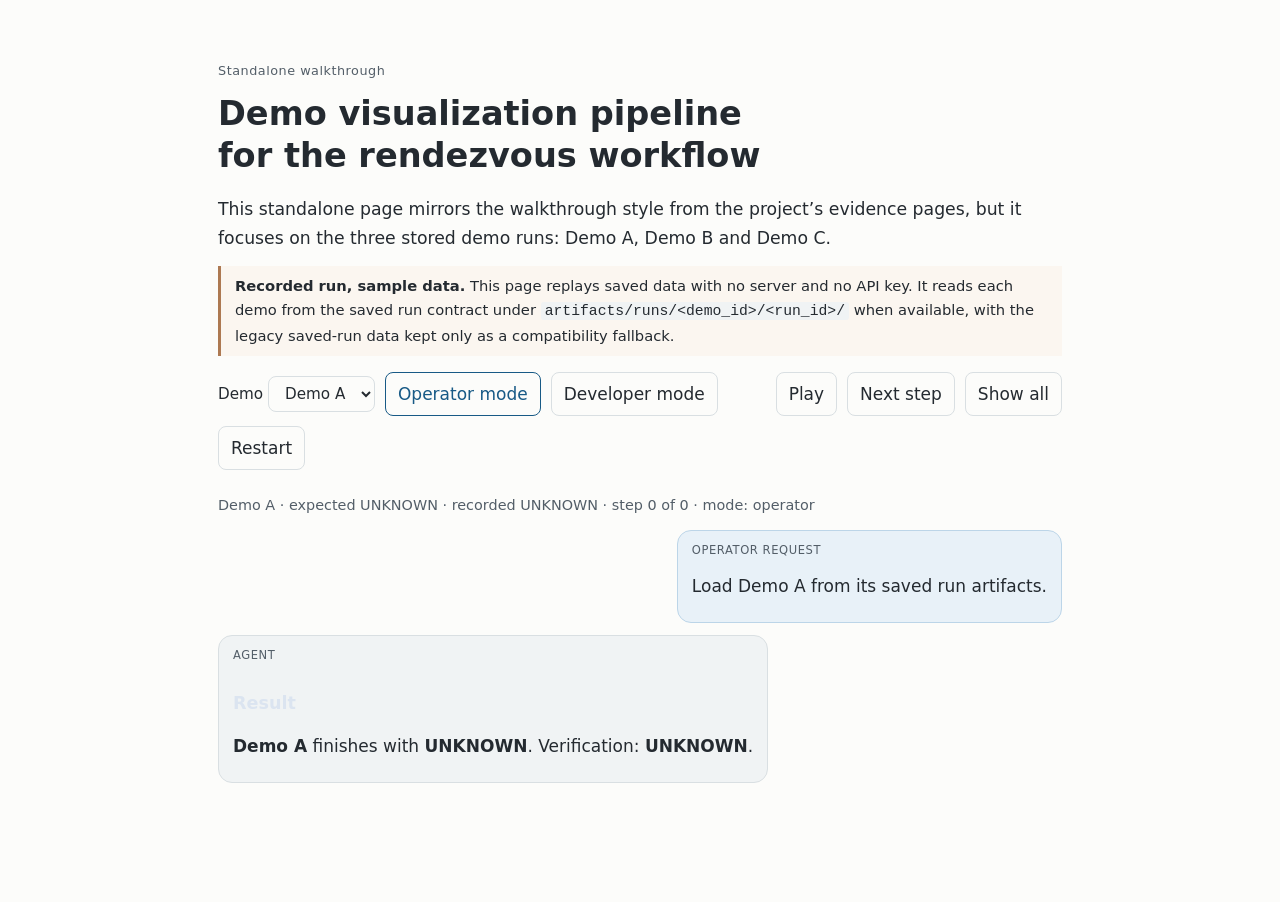
==== site/demo-visualization-pipeline.html @ a156ff4f "TJC-21.4: add run manifest artifact contract" ====
<!doctype html>
<html lang="en">
<head>
<meta charset="utf-8" />
<meta name="viewport" content="width=device-width, initial-scale=1" />
<meta http-equiv="Content-Security-Policy" content="default-src 'self'; img-src 'self' data:; script-src 'self'; style-src 'self' 'unsafe-inline'; base-uri 'none'; form-action 'none'; object-src 'none'" />
<title>Trajectory CoPilot — Demo visualization pipeline for the rendezvous workflow</title>
<link rel="stylesheet" href="css/style.css" />
<style>
  :root {
    --paper: #fcfcfa;
    --ink: #242a30;
    --muted: #535e68;
    --rule: #d9dfe2;
    --tint: #f0f3f4;
    --link: #185a86;
    --warning: #933a22;
  }
  body {
    margin: 0;
    background: var(--paper);
    color: var(--ink);
    font: 17px/1.65 system-ui, -apple-system, BlinkMacSystemFont, 'Segoe UI', sans-serif;
  }
  main {
    max-width: 900px;
    margin: 0 auto;
    padding: 48px 28px 80px;
  }
  h1, h2, h3, h4 { line-height: 1.25; text-wrap: balance; }
  h1 { font-size: 2.1rem; margin: 8px 0 18px; }
  h2 { font-size: 1.45rem; margin: 36px 0 16px; }
  h3 { font-size: 1.1rem; }
  p { margin: 12px 0; white-space: pre-line; overflow-wrap: anywhere; }
  a { color: var(--link); text-underline-offset: 3px; overflow-wrap: anywhere; }
  a:hover { text-decoration-thickness: 2px; }
  code { font-family: ui-monospace, SFMono-Regular, Consolas, monospace; background: var(--tint); padding: 1px 4px; border-radius: 3px; }
  pre { background: var(--tint); padding: 14px; overflow: auto; max-height: 34rem; font-size: .82rem; line-height: 1.6; tab-size: 4; }
  .mode { font-size: .8rem; letter-spacing: .04em; color: var(--muted); }
  .lead { font-size: 1.08rem; }
  .panel {
    border: 1px solid var(--rule);
    border-radius: 10px;
    padding: 16px 18px;
    background: #fff;
    margin: 16px 0;
  }
  .toolbar {
    display: flex;
    flex-wrap: wrap;
    gap: 10px;
    align-items: center;
    margin: 16px 0 24px;
  }
  .toolbar label { font-size: .95rem; }
  select, button {
    font: inherit;
    border: 1px solid var(--rule);
    border-radius: 8px;
    background: var(--paper);
    color: var(--ink);
    padding: 7px 12px;
  }
  button:hover { border-color: var(--link); color: var(--link); cursor: pointer; }
  button.active { border-color: var(--link); color: var(--link); }
  .demo-meta { display: grid; grid-template-columns: 1fr auto; gap: 16px; align-items: start; }
  .eyebrow { color: var(--muted); font-size: .84rem; text-transform: uppercase; letter-spacing: .05em; }
  .step {
    border-left: 3px solid var(--rule);
    padding-left: 16px;
    margin: 14px 0;
  }
  .step h3 { margin: 0 0 6px; }
  .status { font-size: .8rem; font-weight: 600; border: 1px solid var(--rule); padding: 2px 6px; border-radius: 4px; margin-right: 6px; white-space: nowrap; }
  .warn { color: var(--warning); font-weight: 600; }
  .muted { color: var(--muted); font-size: .9rem; }
  .two-col { display: grid; grid-template-columns: 1fr 1fr; gap: 16px; }
  .sample-banner { border-left: 3px solid #ad7952; background: #fbf6f0; padding: 8px 14px; margin: 14px 0; font-size: .92rem; }
  .spacer { flex: 1; }
  .chat { display: flex; flex-direction: column; gap: 12px; margin: 8px 0 40px; }
  .msg { max-width: 92%; border-radius: 14px; padding: 10px 14px; border: 1px solid var(--rule); background: #fff; animation: pop .25s ease-out; }
  .msg.user { align-self: flex-end; background: #e8f1f8; border-color: #bcd5e8; }
  .msg.agent { align-self: flex-start; }
  .msg .who { font-size: .72rem; letter-spacing: .05em; text-transform: uppercase; color: var(--muted); margin-bottom: 4px; }
  .msg.step { cursor: pointer; }
  .msg.step:focus-visible { outline: 3px solid #a65f00; outline-offset: 2px; }
  .msg.step h3 { margin: 0 0 4px; font-size: 1rem; }
  .msg.step p { margin: 6px 0; }
  .msg.step .hint { font-size: .78rem; color: var(--muted); }
  .msg.step .details { display: none; border-top: 1px dashed var(--rule); margin-top: 8px; padding-top: 8px; }
  .msg.step.open .details { display: block; }
  .msg.not_generated { border-style: dashed; }
  .msg.final { background: var(--tint); }
  @keyframes pop { from { opacity: 0; transform: translateY(6px); } to { opacity: 1; transform: none; } }
  @media (prefers-reduced-motion: reduce) { .msg { animation: none; } }
  @media (max-width: 700px) {
    main { padding: 24px 18px 48px; }
    h1 { font-size: 1.7rem; }
    .demo-meta, .two-col { grid-template-columns: 1fr; }
  }
</style>
</head>
<body>
<main>
  <p class="mode">Standalone walkthrough</p>
  <h1>Demo visualization pipeline for the rendezvous workflow</h1>
  <p class="lead">This standalone page mirrors the walkthrough style from the project’s evidence pages, but it focuses on the three stored demo runs: Demo A, Demo B and Demo C.</p>

  <p class="sample-banner"><strong>Recorded run, sample data.</strong> This page replays saved data with no server and no API key. It reads each demo from the saved run contract under <code>artifacts/runs/&lt;demo_id&gt;/&lt;run_id&gt;/</code> when available, with the legacy saved-run data kept only as a compatibility fallback.</p>

  <nav class="toolbar" aria-label="Demo selector, mode toggle and playback controls">
    <label>
      Demo
      <select id="demo-select">
        <option value="demoA">Demo A</option>
        <option value="demoB">Demo B</option>
        <option value="demoC">Demo C</option>
      </select>
    </label>
    <button id="mode-operator" class="active" type="button">Operator mode</button>
    <button id="mode-developer" type="button">Developer mode</button>
    <span class="spacer"></span>
    <button id="play-pause" type="button">Pause</button>
    <button id="next-step" type="button">Next step</button>
    <button id="show-all" type="button">Show all</button>
    <button id="restart" type="button">Restart</button>
  </nav>

  <p class="muted" id="run-meta" aria-live="polite"></p>
  <section class="chat" id="chat-log" aria-live="polite" aria-label="Replay of the recorded run">
    <p>Loading demo data…</p>
  </section>
</main>

<script src="data/demo-runs.js"></script>
<script src="js/demo-visualization-pipeline.js"></script>
</body>
</html>
---- site/css/style.css ----
:root {
  --bg: #0b0e14;
  --bg-panel: #121722;
  --bg-panel-alt: #161d2b;
  --border: #263047;
  --text: #dbe4f0;
  --text-dim: #8fa0bf;
  --accent: #5ec8f8;
  --accent-2: #f7b955;
  --good: #52d38a;
  --warn: #f7b955;
  --bad: #f0607a;
  --llm: #b48cf2;
  --det: #5ec8f8;
  --ver: #52d38a;
  --mono: "SFMono-Regular", Consolas, "Liberation Mono", Menlo, monospace;
  --sans: "Inter", -apple-system, "Segoe UI", Roboto, Helvetica, Arial, sans-serif;
}

* { box-sizing: border-box; }
html, body { margin: 0; padding: 0; background: var(--bg); color: var(--text); font-family: var(--sans); }
body { font-size: 15px; line-height: 1.55; }

a { color: var(--accent); text-decoration: none; }
a:hover { text-decoration: underline; }

code, pre, .mono { font-family: var(--mono); }

.app-shell { display: flex; min-height: 100vh; }

/* ---------------- Sidebar ---------------- */
.sidebar {
  width: 280px;
  flex-shrink: 0;
  background: var(--bg-panel);
  border-right: 1px solid var(--border);
  padding: 18px 14px 40px;
  position: sticky;
  top: 0;
  height: 100vh;
  overflow-y: auto;
}
.brand {
  font-size: 15px;
  font-weight: 700;
  color: var(--text);
  margin-bottom: 2px;
}
.brand small {
  display: block;
  color: var(--text-dim);
  font-weight: 400;
  font-size: 12px;
  margin-top: 2px;
}
.nav-section { margin-top: 18px; }
.nav-section h4 {
  font-size: 11px;
  text-transform: uppercase;
  letter-spacing: 0.08em;
  color: var(--text-dim);
  margin: 0 0 6px 4px;
  font-weight: 600;
}
.nav-link {
  display: block;
  padding: 7px 10px;
  border-radius: 6px;
  color: var(--text-dim);
  font-size: 13.5px;
  cursor: pointer;
  margin-bottom: 1px;
}
.nav-link:hover { background: var(--bg-panel-alt); color: var(--text); text-decoration: none; }
.nav-link.active { background: #1d2740; color: var(--accent); font-weight: 600; }

/* ---------------- Main content ---------------- */
.main {
  flex: 1;
  min-width: 0;
  padding: 32px 42px 80px;
  max-width: 980px;
}
.page-title {
  font-size: 26px;
  font-weight: 700;
  margin: 0 0 6px;
}
.page-subtitle {
  color: var(--text-dim);
  font-size: 14.5px;
  margin: 0 0 28px;
}

h2 { font-size: 20px; margin-top: 40px; border-bottom: 1px solid var(--border); padding-bottom: 8px;}
h3 { font-size: 16.5px; margin-top: 28px; color: var(--text); }
h4 { font-size: 14px; color: var(--text-dim); text-transform: uppercase; letter-spacing: 0.04em; margin-top: 22px;}

p { margin: 10px 0; }
ul, ol { padding-left: 22px; }
li { margin: 4px 0; }

/* ---------------- Status badges ---------------- */
.badge {
  display: inline-block;
  font-size: 11px;
  font-weight: 700;
  letter-spacing: 0.03em;
  text-transform: uppercase;
  padding: 2px 8px;
  border-radius: 4px;
  margin: 0 4px 4px 0;
  white-space: nowrap;
}
.badge-tested { background: rgba(82,211,138,0.15); color: var(--good); border: 1px solid rgba(82,211,138,0.4); }
.badge-partial { background: rgba(247,185,85,0.15); color: var(--warn); border: 1px solid rgba(247,185,85,0.4); }
.badge-planned { background: rgba(240,96,122,0.12); color: var(--bad); border: 1px solid rgba(240,96,122,0.4); }
.badge-llm { background: rgba(180,140,242,0.15); color: var(--llm); border: 1px solid rgba(180,140,242,0.4); }
.badge-det { background: rgba(94,200,248,0.15); color: var(--det); border: 1px solid rgba(94,200,248,0.4); }
.badge-ver { background: rgba(82,211,138,0.15); color: var(--ver); border: 1px solid rgba(82,211,138,0.4); }

/* ---------------- Panels / cards ---------------- */
.panel {
  background: var(--bg-panel);
  border: 1px solid var(--border);
  border-radius: 10px;
  padding: 18px 20px;
  margin: 16px 0;
}
.panel-title { font-weight: 700; margin-bottom: 8px; font-size: 14.5px; }
.grid-2 { display: grid; grid-template-columns: 1fr 1fr; gap: 16px; }
.grid-3 { display: grid; grid-template-columns: 1fr 1fr 1fr; gap: 14px; }
@media (max-width: 760px) { .grid-2, .grid-3 { grid-template-columns: 1fr; } }

.callout {
  border-left: 3px solid var(--accent);
  background: var(--bg-panel-alt);
  padding: 12px 16px;
  border-radius: 6px;
  margin: 16px 0;
}
.callout.warn { border-left-color: var(--warn); }
.callout.bad { border-left-color: var(--bad); }
.callout.good { border-left-color: var(--good); }
.callout-title { font-weight: 700; font-size: 13px; margin-bottom: 4px; }

/* ---------------- Pipeline diagram ---------------- */
.pipeline {
  display: flex;
  flex-direction: column;
  gap: 0;
  margin: 20px 0;
}
.pipeline-step {
  display: flex;
  align-items: center;
  gap: 14px;
  padding: 12px 16px;
  border: 1px solid var(--border);
  border-radius: 8px;
  background: var(--bg-panel);
  cursor: pointer;
  transition: background 0.15s, border-color 0.15s;
}
.pipeline-step:hover { background: var(--bg-panel-alt); border-color: var(--accent); }
.pipeline-step.selected { border-color: var(--accent); background: #16203a; }
.pipeline-arrow { text-align: center; color: var(--text-dim); font-size: 18px; padding: 2px 0; }
.pipeline-kind-tag { font-size: 10px; font-weight: 700; padding: 2px 7px; border-radius: 10px; text-transform: uppercase; }
.pipeline-step-title { font-weight: 600; flex: 1; }
.pipeline-step-sub { color: var(--text-dim); font-size: 12.5px; }

.detail-box {
  margin-top: 10px;
  padding: 16px 18px;
  border: 1px solid var(--accent);
  border-radius: 8px;
  background: #0f1726;
}

/* ---------------- Code blocks ---------------- */
pre.code {
  background: #0a0d15;
  border: 1px solid var(--border);
  border-radius: 8px;
  padding: 14px 16px;
  overflow-x: auto;
  font-size: 12.8px;
  line-height: 1.5;
}
pre.code .ln { color: #4a5570; display: inline-block; width: 2.4em; user-select: none; text-align: right; margin-right: 10px; }
.code-ref {
  font-size: 12.5px;
  color: var(--text-dim);
  margin: 4px 0 10px;
}
.code-ref code { color: var(--accent); }

table { border-collapse: collapse; width: 100%; margin: 14px 0; font-size: 13.5px; }
th, td { border: 1px solid var(--border); padding: 8px 10px; text-align: left; vertical-align: top; }
th { background: var(--bg-panel-alt); font-weight: 600; }
tr:hover td { background: #141b2b; }

/* ---------------- Formulas ---------------- */
.formula {
  font-family: var(--mono);
  background: #0a0d15;
  border: 1px solid var(--border);
  border-radius: 6px;
  padding: 10px 16px;
  display: inline-block;
  margin: 8px 0;
  font-size: 15px;
}

/* ---------------- Interactive controls ---------------- */
.control-row { display: flex; align-items: center; gap: 10px; margin: 10px 0; flex-wrap: wrap; }
.control-row label { width: 230px; color: var(--text-dim); font-size: 13px; flex-shrink: 0; }
.control-row input[type=range] { flex: 1; min-width: 160px; }
.control-row input[type=number], .control-row input[type=text] {
  background: #0a0d15; border: 1px solid var(--border); color: var(--text);
  padding: 5px 8px; border-radius: 5px; width: 110px; font-family: var(--mono); font-size: 12.5px;
}
.control-row .value-tag { font-family: var(--mono); color: var(--accent); min-width: 90px; font-size: 12.5px;}

button.btn {
  background: #1d2740; border: 1px solid var(--accent); color: var(--accent);
  padding: 7px 16px; border-radius: 6px; cursor: pointer; font-size: 13px; font-weight: 600;
}
button.btn:hover { background: #243154; }
button.btn.secondary { border-color: var(--border); color: var(--text-dim); }

.result-grid { display: grid; grid-template-columns: repeat(auto-fit, minmax(160px, 1fr)); gap: 10px; margin-top: 14px; }
.result-cell {
  background: var(--bg-panel-alt); border: 1px solid var(--border); border-radius: 8px;
  padding: 10px 14px;
}
.result-cell .label { font-size: 11px; color: var(--text-dim); text-transform: uppercase; letter-spacing: 0.03em; }
.result-cell .value { font-family: var(--mono); font-size: 16px; margin-top: 3px; color: var(--text); }
.result-cell.flag-bad .value { color: var(--bad); }
.result-cell.flag-good .value { color: var(--good); }
.result-cell.flag-warn .value { color: var(--warn); }

/* ---------------- Matrix blocks (STM explorer) ---------------- */
.stm-grid {
  display: grid;
  grid-template-columns: 1fr 1fr;
  grid-template-rows: 1fr 1fr;
  gap: 10px;
  max-width: 560px;
}
.stm-block {
  border: 2px solid var(--border);
  border-radius: 8px;
  padding: 14px;
  cursor: pointer;
  background: var(--bg-panel);
  transition: border-color .15s, background .15s;
}
.stm-block:hover { border-color: var(--accent); }
.stm-block.selected { border-color: var(--accent); background: #16203a; }
.stm-block .block-label { font-weight: 700; font-size: 15px; margin-bottom: 6px; }
.stm-block .block-matrix { font-family: var(--mono); font-size: 12px; color: var(--text-dim); white-space: pre; }

/* ---------------- Test explorer ---------------- */
.test-card { border: 1px solid var(--border); border-radius: 8px; padding: 14px 18px; margin: 12px 0; background: var(--bg-panel); }
.test-card h4 { margin: 0 0 6px; color: var(--text); text-transform: none; letter-spacing: 0; font-size: 15px; }
.test-meta { color: var(--text-dim); font-size: 12.5px; margin-bottom: 8px; }
.test-tag { display: inline-block; font-size: 10.5px; font-weight: 700; padding: 2px 7px; border-radius: 10px; margin-right: 6px; text-transform: uppercase; }
.test-tag.software { background: rgba(94,200,248,0.15); color: var(--det); }
.test-tag.physical { background: rgba(82,211,138,0.15); color: var(--good); }

/* ---------------- Chain diagram (small inline arrows) ---------------- */
.chain { display: flex; flex-wrap: wrap; align-items: center; gap: 6px; margin: 10px 0; font-size: 13.5px; }
.chain .node { background: var(--bg-panel-alt); border: 1px solid var(--border); border-radius: 6px; padding: 6px 12px; }
.chain .arr { color: var(--text-dim); }

/* ---------------- Roadmap columns ---------------- */
.roadmap { display: grid; grid-template-columns: repeat(4, 1fr); gap: 14px; margin: 20px 0; }
@media (max-width: 900px) { .roadmap { grid-template-columns: 1fr; } }
.roadmap-col { background: var(--bg-panel); border: 1px solid var(--border); border-radius: 10px; padding: 14px; }
.roadmap-col h4 { margin-top: 0; }
.roadmap-item { font-size: 13px; padding: 8px 10px; border-radius: 6px; background: var(--bg-panel-alt); margin-bottom: 8px; }
.roadmap-item a { font-weight: 600; }

footer.site-footer { margin-top: 60px; padding-top: 18px; border-top: 1px solid var(--border); color: var(--text-dim); font-size: 12px; }

.toc-inline { font-size: 13px; color: var(--text-dim); }
.kbd { font-family: var(--mono); background: #0a0d15; border: 1px solid var(--border); border-radius: 4px; padding: 1px 6px; font-size: 11.5px; }

/* ---------------- Pedagogical browser mirror labeling ---------------- */
.mirror-banner {
  background: repeating-linear-gradient(135deg, #241a0a, #241a0a 10px, #2a1e0c 10px, #2a1e0c 20px);
  border: 1px solid var(--accent-2);
  border-radius: 8px;
  padding: 10px 16px;
  margin: 14px 0;
  font-size: 12.5px;
  color: #f0d9a8;
}
.mirror-banner strong { color: var(--accent-2); }
.mirror-tag {
  display: inline-block;
  font-size: 10.5px;
  font-weight: 700;
  letter-spacing: 0.02em;
  text-transform: uppercase;
  padding: 2px 8px;
  border-radius: 10px;
  background: rgba(247,185,85,0.12);
  color: var(--accent-2);
  border: 1px dashed var(--accent-2);
  margin: 2px 0;
}
.authority-banner {
  background: rgba(82,211,138,0.08);
  border: 1px solid var(--good);
  border-radius: 8px;
  padding: 10px 16px;
  margin: 14px 0;
  font-size: 12.5px;
}
.authority-banner strong { color: var(--good); }
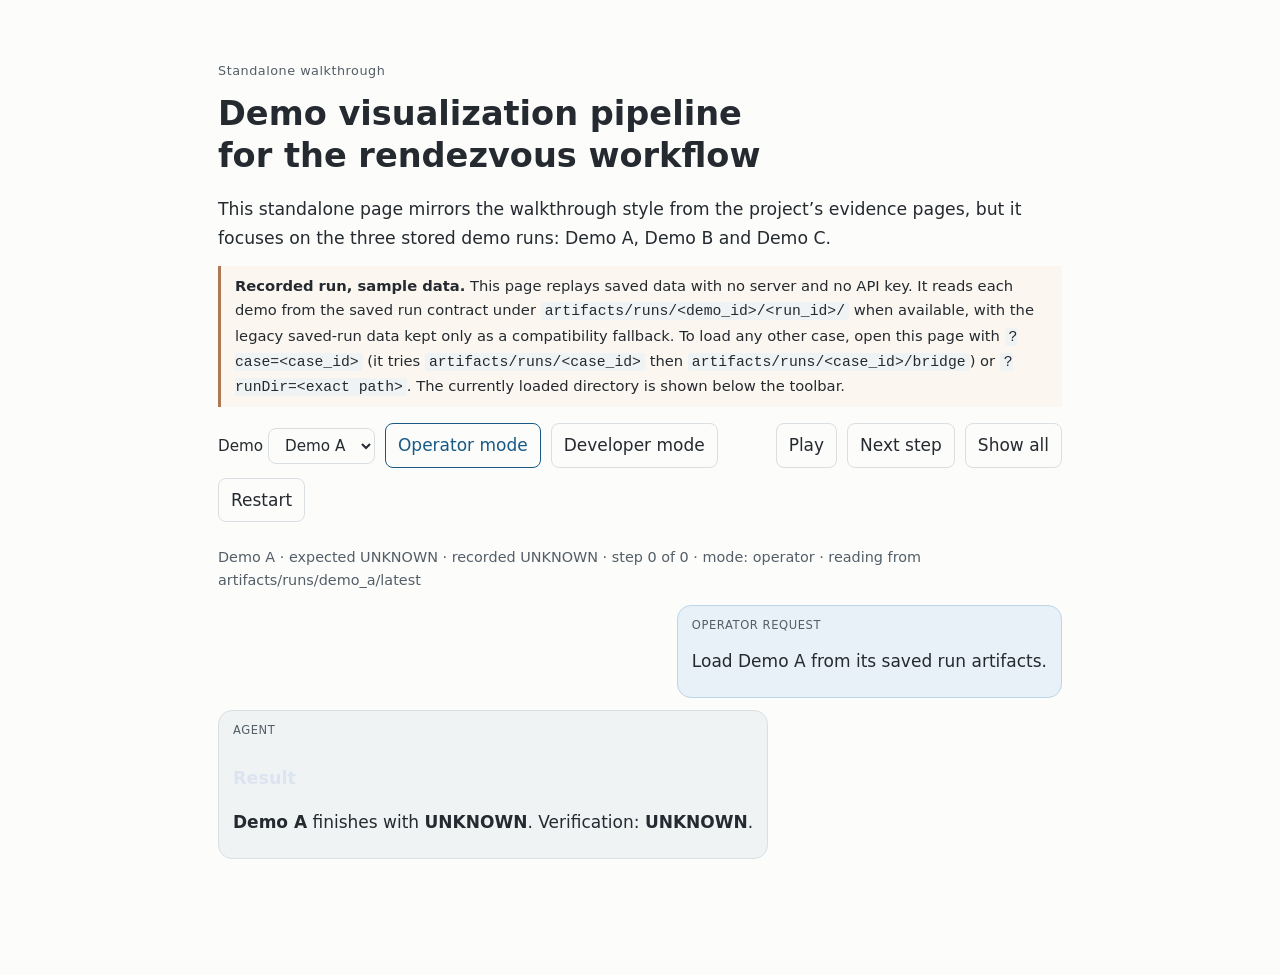
==== commit 9d1766de: "TJC-21.4: let the demo page load any run via ?case= or ?runDir= Previously the static page could onl" ====
--- a/site/demo-visualization-pipeline.html
+++ b/site/demo-visualization-pipeline.html
@@ -106,7 +106,7 @@
   <h1>Demo visualization pipeline for the rendezvous workflow</h1>
   <p class="lead">This standalone page mirrors the walkthrough style from the project’s evidence pages, but it focuses on the three stored demo runs: Demo A, Demo B and Demo C.</p>
 
-  <p class="sample-banner"><strong>Recorded run, sample data.</strong> This page replays saved data with no server and no API key. It reads each demo from the saved run contract under <code>artifacts/runs/&lt;demo_id&gt;/&lt;run_id&gt;/</code> when available, with the legacy saved-run data kept only as a compatibility fallback.</p>
+  <p class="sample-banner"><strong>Recorded run, sample data.</strong> This page replays saved data with no server and no API key. It reads each demo from the saved run contract under <code>artifacts/runs/&lt;demo_id&gt;/&lt;run_id&gt;/</code> when available, with the legacy saved-run data kept only as a compatibility fallback. To load any other case, open this page with <code>?case=&lt;case_id&gt;</code> (it tries <code>artifacts/runs/&lt;case_id&gt;</code> then <code>artifacts/runs/&lt;case_id&gt;/bridge</code>) or <code>?runDir=&lt;exact path&gt;</code>. The currently loaded directory is shown below the toolbar.</p>
 
   <nav class="toolbar" aria-label="Demo selector, mode toggle and playback controls">
     <label>
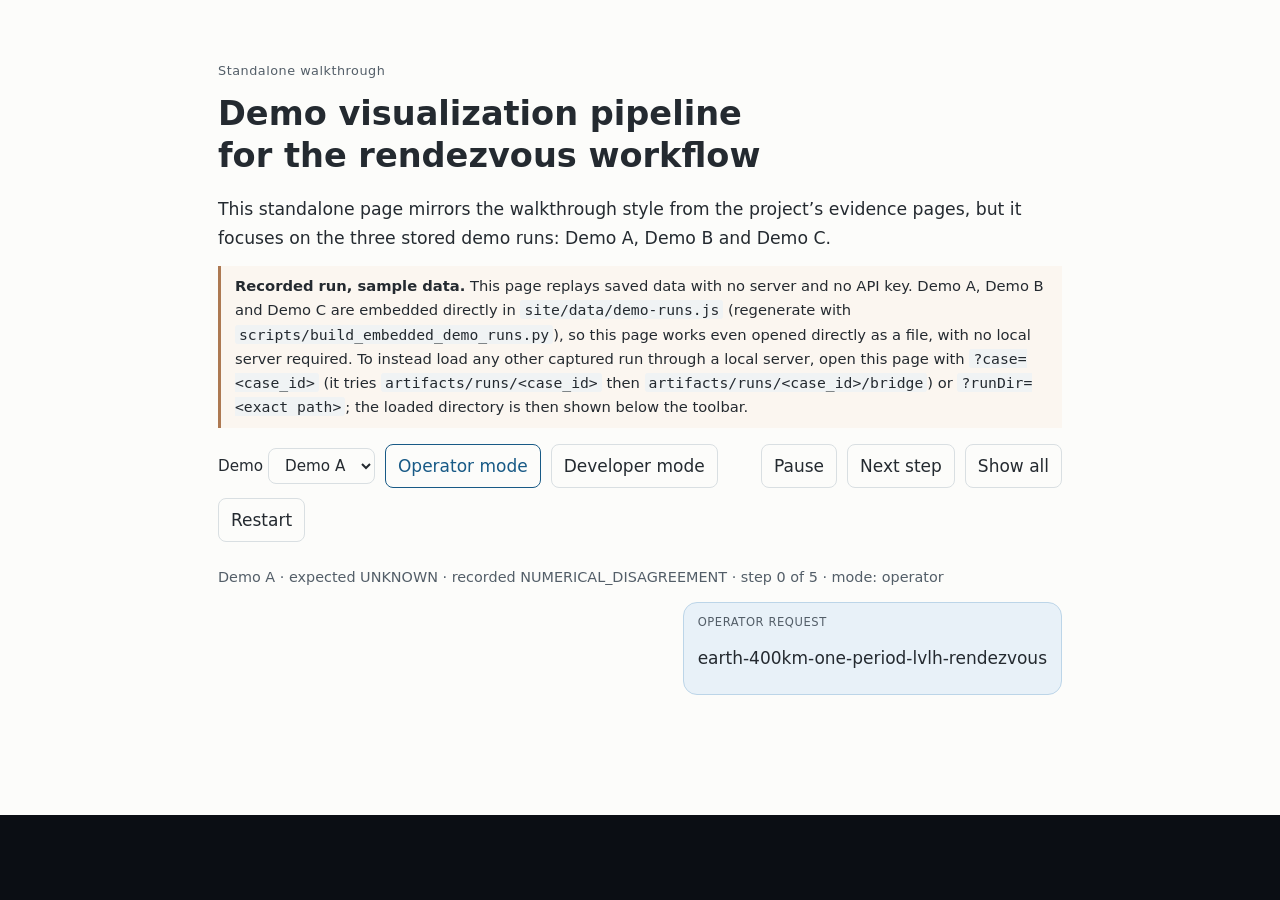
==== commit 0b402d4d: "TJC-21.4: make the demo page fully self-contained, no server required The page's loader works correc" ====
--- a/site/demo-visualization-pipeline.html
+++ b/site/demo-visualization-pipeline.html
@@ -106,7 +106,7 @@
   <h1>Demo visualization pipeline for the rendezvous workflow</h1>
   <p class="lead">This standalone page mirrors the walkthrough style from the project’s evidence pages, but it focuses on the three stored demo runs: Demo A, Demo B and Demo C.</p>
 
-  <p class="sample-banner"><strong>Recorded run, sample data.</strong> This page replays saved data with no server and no API key. It reads each demo from the saved run contract under <code>artifacts/runs/&lt;demo_id&gt;/&lt;run_id&gt;/</code> when available, with the legacy saved-run data kept only as a compatibility fallback. To load any other case, open this page with <code>?case=&lt;case_id&gt;</code> (it tries <code>artifacts/runs/&lt;case_id&gt;</code> then <code>artifacts/runs/&lt;case_id&gt;/bridge</code>) or <code>?runDir=&lt;exact path&gt;</code>. The currently loaded directory is shown below the toolbar.</p>
+  <p class="sample-banner"><strong>Recorded run, sample data.</strong> This page replays saved data with no server and no API key. Demo A, Demo B and Demo C are embedded directly in <code>site/data/demo-runs.js</code> (regenerate with <code>scripts/build_embedded_demo_runs.py</code>), so this page works even opened directly as a file, with no local server required. To instead load any other captured run through a local server, open this page with <code>?case=&lt;case_id&gt;</code> (it tries <code>artifacts/runs/&lt;case_id&gt;</code> then <code>artifacts/runs/&lt;case_id&gt;/bridge</code>) or <code>?runDir=&lt;exact path&gt;</code>; the loaded directory is then shown below the toolbar.</p>
 
   <nav class="toolbar" aria-label="Demo selector, mode toggle and playback controls">
     <label>
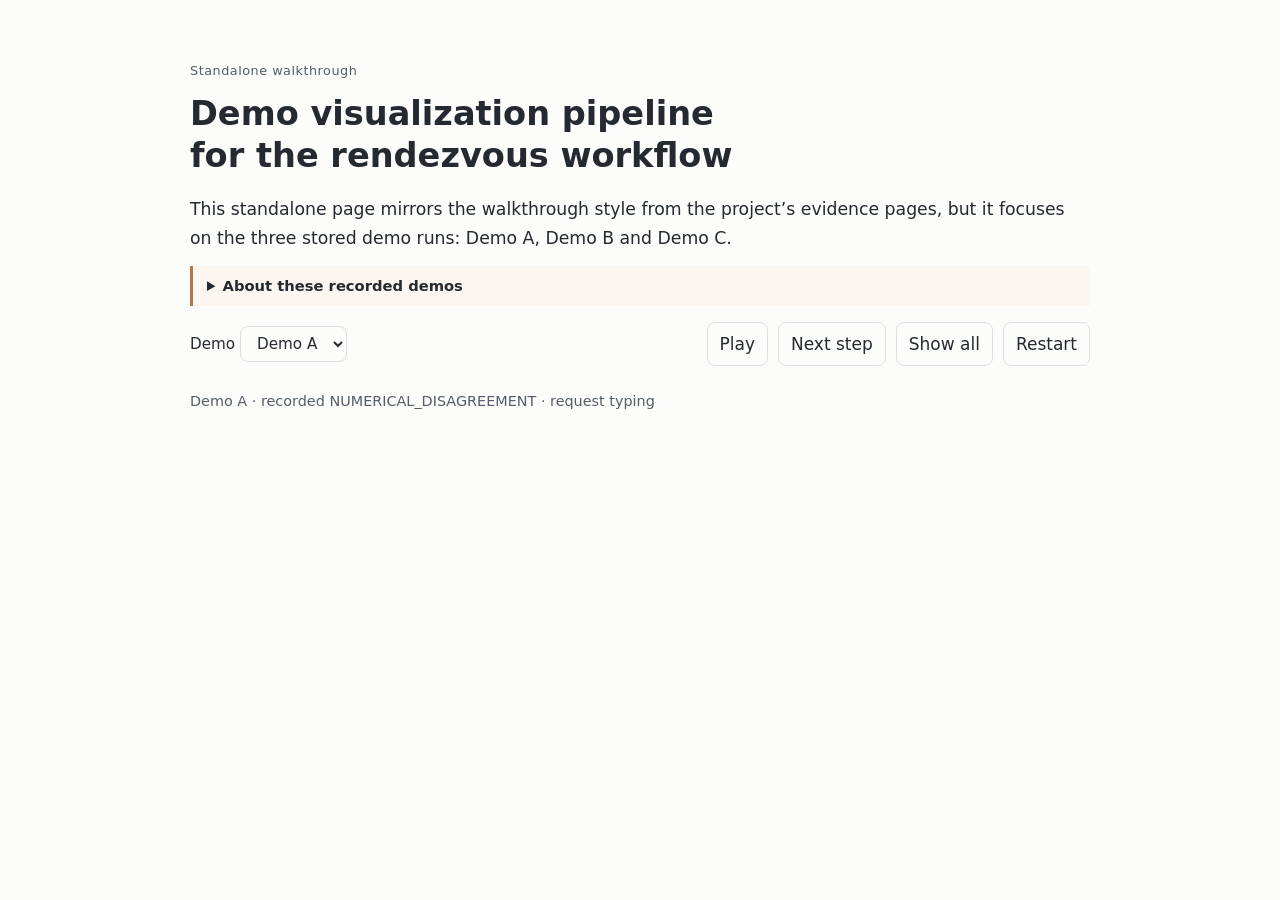
==== commit cce3f6c2: "TJC-21.4: retain only the recorded-run demo site" ====
--- a/site/demo-visualization-pipeline.html
+++ b/site/demo-visualization-pipeline.html
@@ -3,9 +3,8 @@
 <head>
 <meta charset="utf-8" />
 <meta name="viewport" content="width=device-width, initial-scale=1" />
-<meta http-equiv="Content-Security-Policy" content="default-src 'self'; img-src 'self' data:; script-src 'self'; style-src 'self' 'unsafe-inline'; base-uri 'none'; form-action 'none'; object-src 'none'" />
+<meta http-equiv="Content-Security-Policy" content="default-src 'self'; img-src 'self' data:; script-src 'self'; style-src 'self' 'unsafe-inline'; frame-src 'self' file:; base-uri 'none'; form-action 'none'; object-src 'none'" />
 <title>Trajectory CoPilot — Demo visualization pipeline for the rendezvous workflow</title>
-<link rel="stylesheet" href="css/style.css" />
 <style>
   :root {
     --paper: #fcfcfa;
@@ -75,11 +74,14 @@
   .warn { color: var(--warning); font-weight: 600; }
   .muted { color: var(--muted); font-size: .9rem; }
   .two-col { display: grid; grid-template-columns: 1fr 1fr; gap: 16px; }
-  .sample-banner { border-left: 3px solid #ad7952; background: #fbf6f0; padding: 8px 14px; margin: 14px 0; font-size: .92rem; }
+  .recording-info { border-left: 3px solid #ad7952; background: #fbf6f0; padding: 8px 14px; margin: 14px 0; font-size: .92rem; }
+  .recording-info summary { cursor: pointer; font-weight: 650; }
+  .recording-info p { margin: 8px 0 0; }
   .spacer { flex: 1; }
   .chat { display: flex; flex-direction: column; gap: 12px; margin: 8px 0 40px; }
   .msg { max-width: 92%; border-radius: 14px; padding: 10px 14px; border: 1px solid var(--rule); background: #fff; animation: pop .25s ease-out; }
   .msg.user { align-self: flex-end; background: #e8f1f8; border-color: #bcd5e8; }
+  .msg.user { animation: none; }
   .msg.agent { align-self: flex-start; }
   .msg .who { font-size: .72rem; letter-spacing: .05em; text-transform: uppercase; color: var(--muted); margin-bottom: 4px; }
   .msg.step { cursor: pointer; }
@@ -90,6 +92,17 @@
   .msg.step .details { display: none; border-top: 1px dashed var(--rule); margin-top: 8px; padding-top: 8px; }
   .msg.step.open .details { display: block; }
   .msg.not_generated { border-style: dashed; }
+  .msg.developer-image { max-width: 100%; padding: 0; border: 0; background: transparent; }
+  .msg.developer-image .artifact-img { display: block; width: 100%; }
+  .artifact-frame { display: block; width: 100%; height: 780px; border: 1px solid var(--rule); border-radius: 8px; background: #fff; }
+  .msg.developer-image .artifact-missing { margin: 0; padding: 10px 14px; border: 1px dashed var(--warning); border-radius: 8px; }
+  .msg.calculations { max-width: 100%; }
+  .calculations h3 { margin: 0 0 10px; }
+  .calculation-table-wrap { overflow-x: auto; }
+  .calculations table { width: 100%; border-collapse: collapse; font-size: .9rem; }
+  .calculations th, .calculations td { border-top: 1px solid var(--rule); padding: 7px 8px; text-align: left; vertical-align: top; }
+  .calculations th { width: 48%; color: var(--muted); font-weight: 600; }
+  .calculations td { font-family: ui-monospace, SFMono-Regular, Consolas, monospace; white-space: nowrap; }
   .msg.final { background: var(--tint); }
   @keyframes pop { from { opacity: 0; transform: translateY(6px); } to { opacity: 1; transform: none; } }
   @media (prefers-reduced-motion: reduce) { .msg { animation: none; } }
@@ -106,7 +119,11 @@
   <h1>Demo visualization pipeline for the rendezvous workflow</h1>
   <p class="lead">This standalone page mirrors the walkthrough style from the project’s evidence pages, but it focuses on the three stored demo runs: Demo A, Demo B and Demo C.</p>
 
-  <p class="sample-banner"><strong>Recorded run, sample data.</strong> This page replays saved data with no server and no API key. Demo A, Demo B and Demo C are embedded directly in <code>site/data/demo-runs.js</code> (regenerate with <code>scripts/build_embedded_demo_runs.py</code>), so this page works even opened directly as a file, with no local server required. To instead load any other captured run through a local server, open this page with <code>?case=&lt;case_id&gt;</code> (it tries <code>artifacts/runs/&lt;case_id&gt;</code> then <code>artifacts/runs/&lt;case_id&gt;/bridge</code>) or <code>?runDir=&lt;exact path&gt;</code>; the loaded directory is then shown below the toolbar.</p>
+  <details class="recording-info">
+    <summary>About these recorded demos</summary>
+    <p>Demo A is NOT VERIFIED after a GMAT numerical disagreement. Demo B is VERIFIED at 20 m / 0.05 m/s. Demo C is UNSUPPORTED and stops before solving or GMAT. The replay is embedded, local, and needs no server or API key.</p>
+    <p class="muted">For a locally captured run, use <code>?case=&lt;case_id&gt;</code> or <code>?runDir=&lt;exact path&gt;</code>.</p>
+  </details>
 
   <nav class="toolbar" aria-label="Demo selector, mode toggle and playback controls">
     <label>
@@ -117,8 +134,6 @@
         <option value="demoC">Demo C</option>
       </select>
     </label>
-    <button id="mode-operator" class="active" type="button">Operator mode</button>
-    <button id="mode-developer" type="button">Developer mode</button>
     <span class="spacer"></span>
     <button id="play-pause" type="button">Pause</button>
     <button id="next-step" type="button">Next step</button>
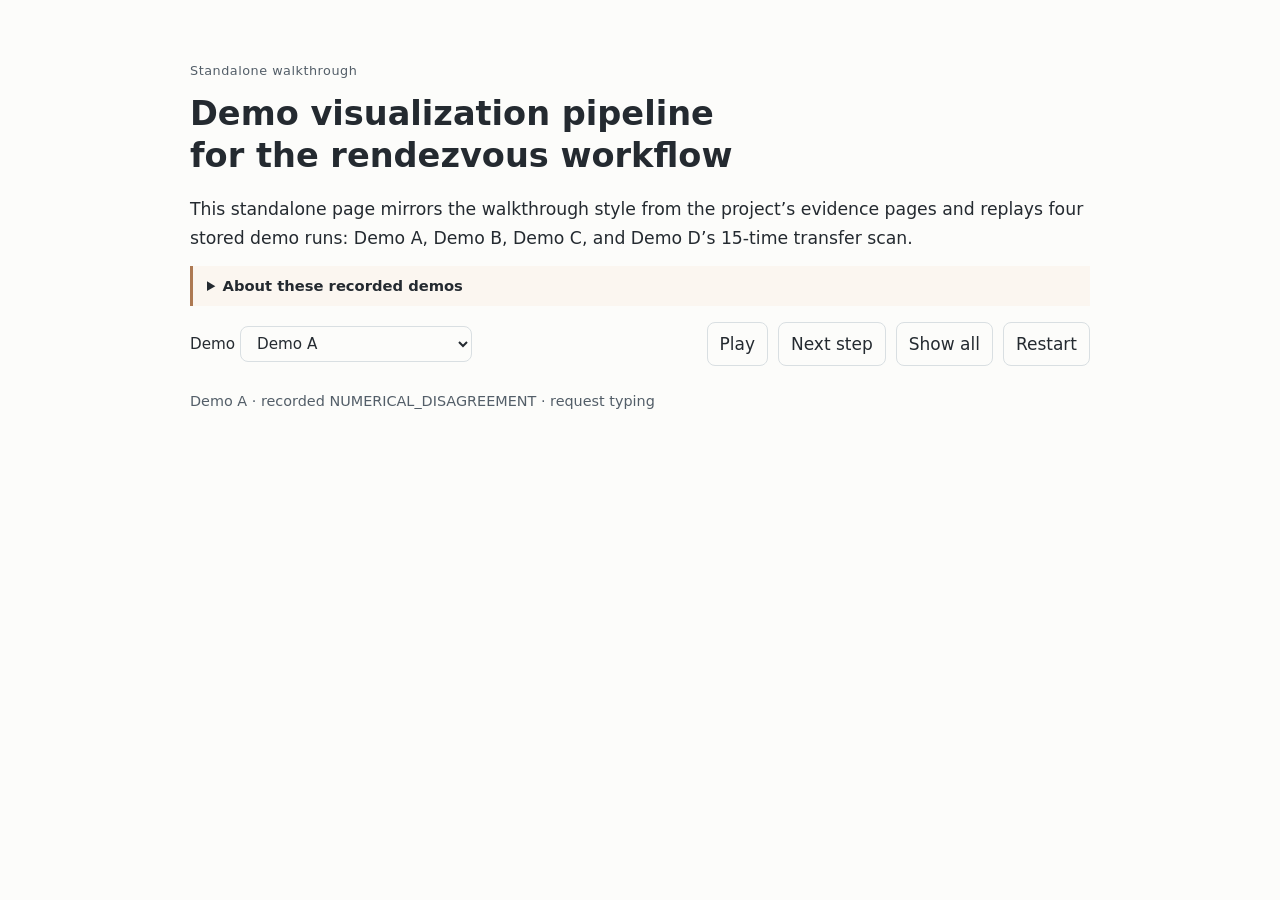
==== commit e107ebc5: "TJC-21.4: add Demo D time-scan replay" ====
--- a/site/demo-visualization-pipeline.html
+++ b/site/demo-visualization-pipeline.html
@@ -96,6 +96,7 @@
   .msg.developer-image .artifact-img { display: block; width: 100%; }
   .artifact-frame { display: block; width: 100%; height: 780px; border: 1px solid var(--rule); border-radius: 8px; background: #fff; }
   .msg.developer-image .artifact-missing { margin: 0; padding: 10px 14px; border: 1px dashed var(--warning); border-radius: 8px; }
+  .artifact-scope-note { margin: 0 0 18px; padding: 8px 12px; border-left: 3px solid #ad7952; background: #fbf6f0; color: var(--ink); font-size: .9rem; }
   .msg.calculations { max-width: 100%; }
   .calculations h3 { margin: 0 0 10px; }
   .calculation-table-wrap { overflow-x: auto; }
@@ -117,11 +118,12 @@
 <main>
   <p class="mode">Standalone walkthrough</p>
   <h1>Demo visualization pipeline for the rendezvous workflow</h1>
-  <p class="lead">This standalone page mirrors the walkthrough style from the project’s evidence pages, but it focuses on the three stored demo runs: Demo A, Demo B and Demo C.</p>
+  <p class="lead">This standalone page mirrors the walkthrough style from the project’s evidence pages and replays four stored demo runs: Demo A, Demo B, Demo C, and Demo D’s 15-time transfer scan.</p>
 
   <details class="recording-info">
     <summary>About these recorded demos</summary>
-    <p>Demo A is NOT VERIFIED after a GMAT numerical disagreement. Demo B is VERIFIED at 20 m / 0.05 m/s. Demo C is UNSUPPORTED and stops before solving or GMAT. The replay is embedded, local, and needs no server or API key.</p>
+    <p>Demo A is NOT VERIFIED after a GMAT numerical disagreement. Demo B is VERIFIED at 20 m / 0.05 m/s. Demo C is UNSUPPORTED and stops before solving or GMAT. Demo D’s 15-time scan identifies a solver-only minimum but is NOT VERIFIED after GMAT disagreement. The replay is embedded, local, and needs no server or API key.</p>
+    <p><strong>Demo D visual scope:</strong> Demo D trajectory/burn and GMAT-comparison visuals show only the selected five-period minimum candidate. Its delta-v-versus-time plot contains all 15 evaluated transfer times.</p>
     <p class="muted">For a locally captured run, use <code>?case=&lt;case_id&gt;</code> or <code>?runDir=&lt;exact path&gt;</code>.</p>
   </details>
 
@@ -132,6 +134,7 @@
         <option value="demoA">Demo A</option>
         <option value="demoB">Demo B</option>
         <option value="demoC">Demo C</option>
+        <option value="demoD">Demo D — 15-time scan</option>
       </select>
     </label>
     <span class="spacer"></span>
@@ -145,6 +148,7 @@
   <section class="chat" id="chat-log" aria-live="polite" aria-label="Replay of the recorded run">
     <p>Loading demo data…</p>
   </section>
+
 </main>
 
 <script src="data/demo-runs.js"></script>
